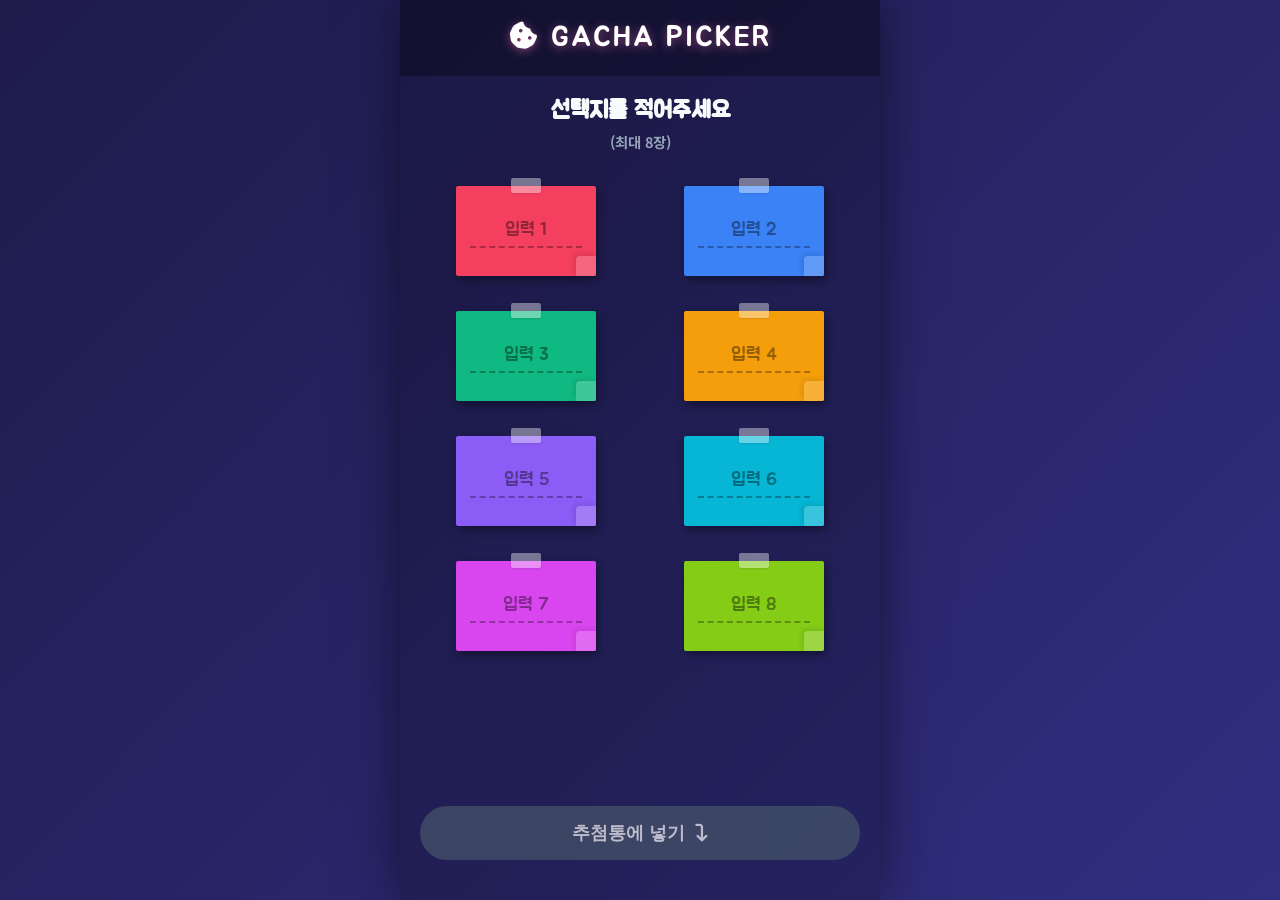
==== index.html @ 6438e1e9 "Initial commit" ====
<!DOCTYPE html>
<html lang="ko">
<head>
  <meta charset="UTF-8">
  <meta name="viewport" content="width=device-width, initial-scale=1.0, maximum-scale=1.0, user-scalable=no">
  <title>골라죠 - 운명의 가챠 머신</title>
  
  <!-- Fonts -->
  <link rel="preconnect" href="https://fonts.googleapis.com">
  <link rel="preconnect" href="https://fonts.gstatic.com" crossorigin>
  <link href="https://fonts.googleapis.com/css2?family=Jua&family=Noto+Sans+KR:wght@400;700;900&display=swap" rel="stylesheet">
  
  <!-- FontAwesome -->
  <link rel="stylesheet" href="https://cdnjs.cloudflare.com/ajax/libs/font-awesome/6.4.0/css/all.min.css">
  
  <!-- Styles -->
  <link rel="stylesheet" href="style.css">
</head>
<body>
  <div class="app-container">
    
    <!-- Header -->
    <header class="app-header">
      <div class="logo">
        <i class="fa-solid fa-cookie-bite"></i> GACHA PICKER
      </div>
    </header>

    <!-- Screen 1: Input Setup -->
    <section id="screen-setup" class="screen active">
      <h2 class="screen-title">선택지를 적어주세요 <br><small>(최대 8장)</small></h2>
      
      <div class="input-grid" id="input-grid">
        <!-- JS will populate memo slots here -->
      </div>
      
      <div class="action-area">
        <button id="btn-goto-gacha" class="btn btn-primary btn-block btn-lg" disabled>
          추첨통에 넣기 <i class="fa-solid fa-arrow-turn-down"></i>
        </button>
      </div>
    </section>

    <!-- Transition Container (Overlay for animation) -->
    <div id="transition-overlay" class="transition-overlay hidden">
      <!-- Cloned memo pads and capsules will animate here -->
    </div>

    <!-- Screen 2: Lottery Drum -->
    <section id="screen-machine" class="screen">
      <div class="drum-container">
        <!-- The big rotating drum -->
        <div class="lottery-drum-wrapper">
          <div class="drum-stand left-stand"></div>
          <div class="drum-stand right-stand"></div>
          
          <div class="lottery-drum" id="lottery-drum">
            <div class="drum-glass"></div>
            <!-- Baffles inside the drum to catch balls -->
            <div class="baffle baffle-1"></div>
            <div class="baffle baffle-2"></div>
            <div class="baffle baffle-3"></div>
            
            <div class="capsules-container" id="capsules-container">
              <!-- Transparent Capsules with folded papers injected by JS -->
            </div>
          </div>
        </div>
        
        <div class="spin-controls mt-4">
          <button id="btn-spin" class="btn btn-primary btn-spin btn-lg">추첨 시작 ! <i class="fa-solid fa-rotate-right"></i></button>
        </div>
        
        <!-- Dispenser area below the drum -->
        <div class="dispenser-tray">
          <div id="dispensed-capsule" class="dispensed-capsule hidden">
            <div class="inner-paper"></div>
          </div>
        </div>
      </div>
      
      <button id="btn-back" class="btn btn-secondary btn-floating"><i class="fa-solid fa-arrow-left"></i> 다시 입력</button>
    </section>

    <!-- Result Modal -->
    <div id="result-modal" class="modal-overlay">
      <div class="modal-content result-content">
        <div class="celebration-particles" id="particles"></div>
        <div class="result-capsule-container">
          <div class="capsule-top"></div>
          <div class="capsule-bottom"></div>
          <div class="result-text-container">
            <h1 id="result-text">짜장면</h1>
          </div>
        </div>
        <button id="btn-reset" class="btn btn-primary btn-block">다시 돌리기</button>
      </div>
    </div>

  </div>



  <script src="app.js"></script>
</body>
</html>
---- style.css ----
:root {
  --bg-dark: #0f172a;
  --bg-gradient: linear-gradient(135deg, #1e1b4b, #312e81);
  --machine-body: linear-gradient(145deg, #ef4444, #b91c1c);
  --machine-rim: #f87171;
  --knob-bg: linear-gradient(145deg, #fbbf24, #d97706);
  --text-main: #f8fafc;
  --text-dim: #94a3b8;
  --accent: #f472b6;
  --glass: rgba(255, 255, 255, 0.15);
  --glass-border: rgba(255, 255, 255, 0.3);
  --radius: 12px;
}

* {
  box-sizing: border-box;
  margin: 0;
  padding: 0;
}

body {
  font-family: 'Noto Sans KR', sans-serif;
  background: var(--bg-gradient);
  color: var(--text-main);
  min-height: 100vh;
  display: flex;
  justify-content: center;
  overflow-x: hidden;
  user-select: none;
}

.app-container {
  width: 100%;
  max-width: 480px;
  min-height: 100vh;
  background: rgba(0,0,0,0.2);
  box-shadow: 0 0 50px rgba(0,0,0,0.5);
  display: flex;
  flex-direction: column;
  position: relative;
  overflow: hidden;
}

.app-header {
  padding: 20px;
  text-align: center;
  font-family: 'Jua', sans-serif;
  font-size: 1.8rem;
  letter-spacing: 2px;
  color: #fff;
  text-shadow: 0 2px 10px rgba(244, 114, 182, 0.5);
  background: rgba(0,0,0,0.3);
  z-index: 10;
}

/* Screens */
.screen {
  flex: 1;
  display: none;
  flex-direction: column;
  padding: 20px;
  position: relative;
}
.screen.active {
  display: flex;
  animation: fadeIn 0.4s ease-out;
}

@keyframes fadeIn {
  from { opacity: 0; transform: translateY(20px); }
  to { opacity: 1; transform: translateY(0); }
}

/* Setup Screen */
.screen-title {
  text-align: center;
  font-size: 1.5rem;
  margin-bottom: 30px;
  font-family: 'Jua', sans-serif;
}
.screen-title small {
  font-size: 0.9rem;
  color: var(--text-dim);
  font-family: 'Noto Sans KR', sans-serif;
}

.input-grid {
  display: grid;
  grid-template-columns: 1fr 1fr;
  column-gap: 15px;
  row-gap: 35px;
  margin-bottom: 40px;
}

/* Setup Screen: Memo Pads */
.input-slot {
  position: relative;
  width: 140px;
  height: 90px;
  margin: 0 auto;
  transition: all 0.3s ease;
  display: flex;
  align-items: center;
  justify-content: center;
}

.slot-memo {
  position: absolute;
  top: 0; left: 0; right: 0; bottom: 0;
  border-radius: 2px;
  box-shadow: 2px 4px 10px rgba(0,0,0,0.4);
  transition: transform 0.3s ease, opacity 0.3s;
}
.slot-memo::before {
  content: '';
  position: absolute;
  top: -8px; left: 50%;
  transform: translateX(-50%);
  width: 30px; height: 15px;
  background: rgba(255,255,255,0.4);
  border-radius: 2px;
  box-shadow: 0 1px 2px rgba(0,0,0,0.1);
}
.slot-memo::after {
  content: '';
  position: absolute;
  bottom: 0; right: 0;
  width: 20px; height: 20px;
  background: rgba(255,255,255,0.2);
  border-top-left-radius: 4px;
  box-shadow: -2px -2px 5px rgba(0,0,0,0.1);
}

.input-slot input {
  position: relative;
  z-index: 2;
  width: 80%;
  background: transparent;
  border: none;
  border-bottom: 2px dashed rgba(0,0,0,0.3);
  color: #1e293b;
  text-align: center;
  font-size: 1.1rem;
  font-family: 'Jua', sans-serif;
  padding: 5px;
  outline: none;
  transition: border-color 0.3s;
}
.input-slot input:focus {
  border-bottom-color: #0f172a;
}
.input-slot input::placeholder {
  color: rgba(0,0,0,0.4);
}

.action-area {
  margin-top: auto;
  padding-bottom: 20px;
}
.btn {
  border: none;
  border-radius: 30px;
  padding: 15px 20px;
  font-size: 1.1rem;
  font-weight: 700;
  cursor: pointer;
  transition: all 0.3s ease;
  display: flex;
  align-items: center;
  justify-content: center;
  gap: 10px;
}
.btn-primary {
  background: linear-gradient(135deg, #f472b6, #db2777);
  color: #fff;
  box-shadow: 0 5px 15px rgba(219, 39, 119, 0.4);
}
.btn-primary:hover:not(:disabled) {
  transform: translateY(-2px);
  box-shadow: 0 8px 20px rgba(219, 39, 119, 0.6);
}
.btn-primary:disabled {
  background: #475569;
  box-shadow: none;
  cursor: not-allowed;
  opacity: 0.7;
}
.btn-block { width: 100%; }

/* Transition Overlay */
.transition-overlay {
  position: absolute;
  top: 0; left: 0; right: 0; bottom: 0;
  z-index: 50;
  pointer-events: none;
}
.transition-overlay.hidden {
  display: none;
}
.anim-memo {
  position: absolute;
  width: 140px;
  height: 90px;
  border-radius: 2px;
  display: flex;
  align-items: center;
  justify-content: center;
  font-family: 'Jua', sans-serif;
  font-size: 1.1rem;
  color: #1e293b;
  box-shadow: 2px 4px 10px rgba(0,0,0,0.4);
  transition: all 1s cubic-bezier(0.25, 1, 0.5, 1);
}
.anim-capsule-shell {
  position: absolute;
  top: 50%; left: 50%;
  transform: translate(-50%, -50%) scale(2);
  width: 120px;
  height: 120px;
  border-radius: 50%;
  background: rgba(255,255,255,0.4);
  box-shadow: inset -5px -5px 15px rgba(0,0,0,0.2), inset 5px 5px 15px rgba(255,255,255,0.8);
  opacity: 0;
  transition: all 0.8s cubic-bezier(0.175, 0.885, 0.32, 1.275);
}

/* Lottery Drum Screen */
.drum-container {
  display: flex;
  flex-direction: column;
  align-items: center;
  justify-content: center;
  flex: 1;
  margin-top: 40px;
}

.lottery-drum-wrapper {
  position: relative;
  width: 320px;
  height: 280px;
  display: flex;
  align-items: center;
  justify-content: center;
}

/* Drum Stands */
.drum-stand {
  position: absolute;
  bottom: -20px;
  width: 25px;
  height: 180px;
  background: linear-gradient(90deg, #94a3b8, #64748b);
  border-radius: 5px;
  z-index: 1;
  box-shadow: 5px 5px 15px rgba(0,0,0,0.5);
}
.left-stand { left: 10px; }
.right-stand { right: 10px; }

/* The Drum */
.lottery-drum {
  width: 260px;
  height: 260px;
  border-radius: 50%;
  background: rgba(255, 255, 255, 0.05);
  border: 4px solid #cbd5e1;
  position: relative;
  overflow: hidden;
  box-shadow: inset 0 0 40px rgba(255,255,255,0.1), 0 10px 30px rgba(0,0,0,0.6);
  z-index: 2;
}

/* Glass effect on drum */
.drum-glass {
  position: absolute;
  top: 5%; left: 10%;
  width: 80%; height: 90%;
  border-radius: 50%;
  background: linear-gradient(135deg, rgba(255,255,255,0.3) 0%, rgba(255,255,255,0) 50%);
  pointer-events: none;
  z-index: 10;
}

/* Baffles inside drum */
.baffle {
  position: absolute;
  width: 15px;
  height: 35px;
  background: rgba(255,255,255,0.4);
  border-radius: 5px;
  left: 50%; top: 50%;
  transform-origin: 0 -95px; /* Offset to attach to edge */
}
.baffle-1 { transform: rotate(0deg) translate(-50%, 95px); }
.baffle-2 { transform: rotate(120deg) translate(-50%, 95px); }
.baffle-3 { transform: rotate(240deg) translate(-50%, 95px); }

.capsules-container {
  width: 100%;
  height: 100%;
  position: absolute;
  top: 0; left: 0;
}

/* Crank */
.drum-crank {
  position: absolute;
  right: -30px;
  top: 50%;
  transform: translateY(-50%);
  width: 60px;
  height: 60px;
  z-index: 5;
  cursor: pointer;
  transform-origin: left center;
}
.crank-arm {
  width: 40px;
  height: 10px;
  background: #cbd5e1;
  position: absolute;
  top: 25px;
  left: 0;
  border-radius: 5px;
}
.crank-handle {
  width: 20px;
  height: 40px;
  background: #ef4444;
  border-radius: 10px;
  position: absolute;
  right: 0;
  top: 10px;
  box-shadow: 2px 2px 5px rgba(0,0,0,0.4);
}

.instruction-text {
  font-size: 0.9rem;
  color: #94a3b8;
  margin-top: 30px;
  text-align: center;
}
.mt-4 { margin-top: 1.5rem; }

/* Dispenser Tray */
.dispenser-tray {
  width: 140px;
  height: 30px;
  background: #334155;
  border-radius: 10px;
  margin-top: 10px;
  position: relative;
  box-shadow: inset 0 5px 10px rgba(0,0,0,0.5);
  display: flex;
  justify-content: center;
  align-items: flex-end;
}
.dispensed-capsule {
  width: 50px;
  height: 50px;
  border-radius: 50%;
  position: absolute;
  bottom: 0px;
  left: 50%;
  transform: translateX(-50%);
  background: rgba(255,255,255,0.4);
  box-shadow: inset -5px -5px 10px rgba(0,0,0,0.2), inset 5px 5px 10px rgba(255,255,255,0.8);
  display: flex;
  align-items: center;
  justify-content: center;
}
.dispensed-capsule.hidden {
  display: none;
}
.inner-paper {
  width: 40px;
  height: 25px;
  background: #fff;
  border-radius: 2px;
  box-shadow: 1px 1px 3px rgba(0,0,0,0.3);
}

/* Animations */
@keyframes shakeMachine {
  0%, 100% { transform: translateX(0); }
  25% { transform: translateX(-5px) rotate(-1deg); }
  50% { transform: translateX(5px) rotate(1deg); }
  75% { transform: translateX(-5px) rotate(-1deg); }
}
.shake {
  animation: shakeMachine 0.3s ease-in-out infinite;
}

@keyframes dropCapsule {
  0% { transform: translate(-50%, -100px) scale(0.5); opacity: 0; }
  50% { transform: translate(-50%, 0) scale(1); opacity: 1; }
  70% { transform: translate(-50%, -20px) scale(1); }
  100% { transform: translate(-50%, 0) scale(1); }
}
.drop-anim {
  animation: dropCapsule 0.6s cubic-bezier(0.25, 0.46, 0.45, 0.94) forwards;
}

/* Physics-like capsules in dome */
.physics-capsule {
  width: 40px;
  height: 40px;
  border-radius: 50%;
  position: absolute;
  background: rgba(255,255,255,0.3);
  box-shadow: inset -5px -5px 10px rgba(0,0,0,0.2), inset 5px 5px 10px rgba(255,255,255,0.8), 0 2px 5px rgba(0,0,0,0.2);
  display: flex;
  align-items: center;
  justify-content: center;
  /* hardware acceleration for smoother animation */
  will-change: transform;
}
.physics-capsule .paper {
  width: 28px;
  height: 18px;
  background: #fff;
  border-radius: 2px;
  box-shadow: 1px 1px 3px rgba(0,0,0,0.3);
  transform: rotate(15deg);
}

/* Result Modal */
.modal-overlay {
  position: absolute;
  top: 0; left: 0; right: 0; bottom: 0;
  background: rgba(0,0,0,0.85);
  display: flex;
  align-items: center;
  justify-content: center;
  z-index: 100;
  opacity: 0;
  pointer-events: none;
  transition: opacity 0.3s;
}
.modal-overlay.show {
  opacity: 1;
  pointer-events: all;
}

.result-content {
  text-align: center;
  width: 100%;
  padding: 20px;
  position: relative;
}

.result-capsule-container {
  position: relative;
  width: 200px;
  height: 200px;
  margin: 0 auto 40px;
}

.capsule-top, .capsule-bottom {
  width: 100%;
  height: 50%;
  position: absolute;
  left: 0;
  background: var(--accent);
  box-shadow: inset -10px -10px 20px rgba(0,0,0,0.2), inset 10px 10px 20px rgba(255,255,255,0.4);
  transition: all 0.6s cubic-bezier(0.175, 0.885, 0.32, 1.275);
}
.capsule-top {
  top: 0;
  border-radius: 100px 100px 0 0;
  border-bottom: 2px solid rgba(0,0,0,0.2);
  transform-origin: bottom center;
}
.capsule-bottom {
  bottom: 0;
  border-radius: 0 0 100px 100px;
  background: #f1f5f9;
}

.result-text-container {
  position: absolute;
  top: 50%;
  left: 50%;
  transform: translate(-50%, -50%) scale(0);
  width: 100%;
  z-index: 5;
  transition: transform 0.6s cubic-bezier(0.175, 0.885, 0.32, 1.275);
  transition-delay: 0.3s;
}
.result-text-container h1 {
  font-family: 'Jua', sans-serif;
  font-size: 3.5rem;
  color: #fff;
  text-shadow: 0 5px 15px rgba(0,0,0,0.5), 0 0 20px var(--accent);
  white-space: nowrap;
}

/* Opened state */
.modal-overlay.opened .capsule-top {
  transform: translateY(-80px) rotate(-20deg);
  opacity: 0;
}
.modal-overlay.opened .capsule-bottom {
  transform: translateY(80px);
  opacity: 0;
}
.modal-overlay.opened .result-text-container {
  transform: translate(-50%, -50%) scale(1);
}

.celebration-particles {
  position: absolute;
  top: 0; left: 0; right: 0; bottom: 0;
  pointer-events: none;
}

.btn-floating {
  position: absolute;
  top: 20px;
  left: 20px;
  background: rgba(255,255,255,0.2);
  color: #fff;
  padding: 10px 15px;
  font-size: 0.9rem;
  backdrop-filter: blur(10px);
  border-radius: 30px;
  border: none;
  cursor: pointer;
  z-index: 100;
}
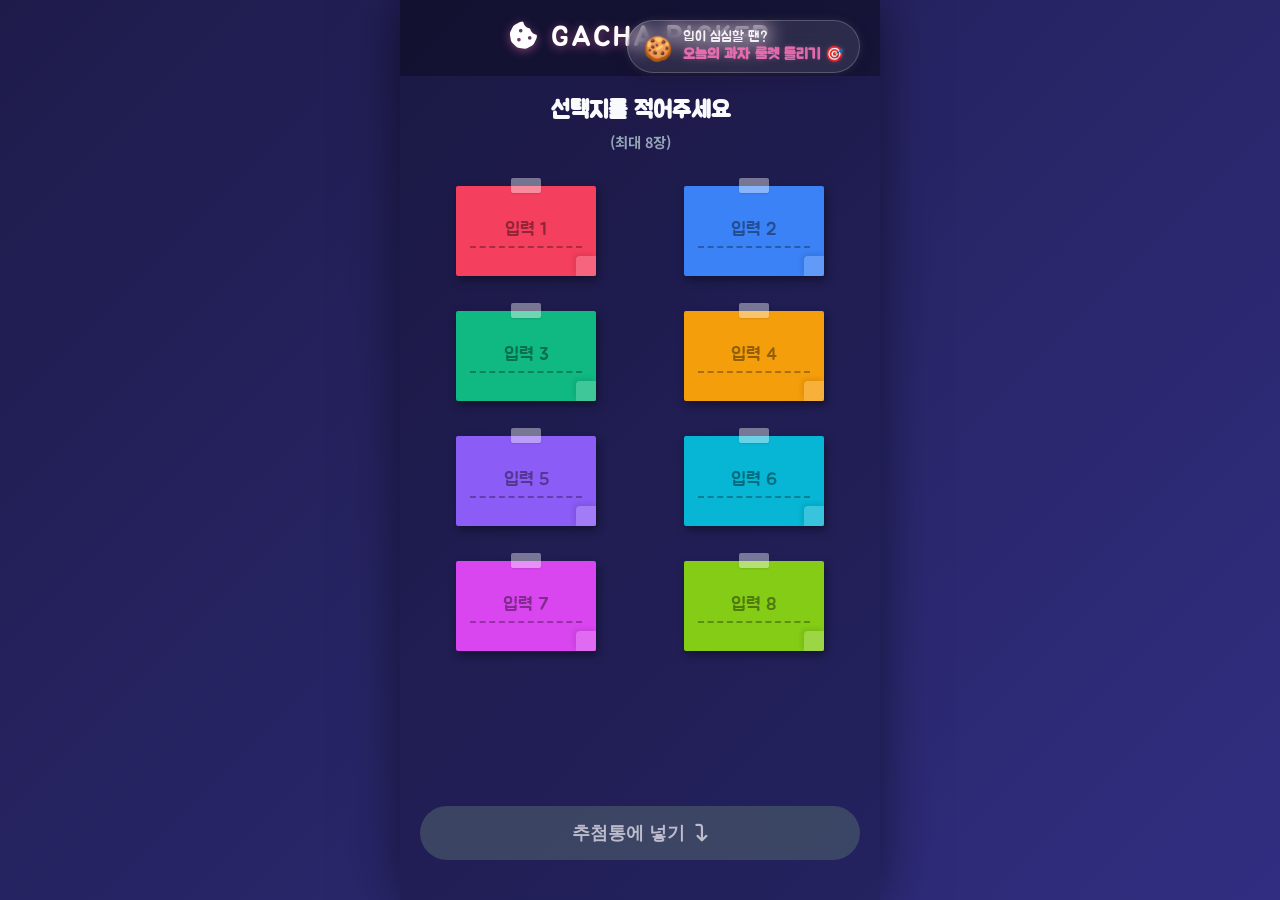
==== commit dbba2b78: "Add cross-promotion banner" ====
--- a/index.html
+++ b/index.html
@@ -20,11 +20,17 @@
   <div class="app-container">
     
     <!-- Header -->
-    <header class="app-header">
-      <div class="logo">
-        <i class="fa-solid fa-cookie-bite"></i> GACHA PICKER
-      </div>
-    </header>
+  <header class="app-header">
+    <div class="logo">
+      <i class="fa-solid fa-cookie-bite"></i> GACHA PICKER
+    </div>
+  </header>
+
+  <!-- Cross Promotion Floating Badge -->
+  <a href="https://nowhere78.github.io/snack-picker/" target="_blank" class="promo-badge" title="스낵 피커로 이동">
+    <span class="promo-icon">🍪</span>
+    <span class="promo-text">입이 심심할 땐?<br><strong>오늘의 과자 룰렛 돌리기 🎯</strong></span>
+  </a>
 
     <!-- Screen 1: Input Setup -->
     <section id="screen-setup" class="screen active">
--- a/style.css
+++ b/style.css
@@ -528,3 +528,62 @@
   cursor: pointer;
   z-index: 100;
 }
+
+/* Cross Promotion Badge */
+.promo-badge {
+  position: absolute;
+  top: 20px;
+  right: 20px;
+  display: flex;
+  align-items: center;
+  gap: 10px;
+  background: rgba(255, 255, 255, 0.1);
+  backdrop-filter: blur(10px);
+  border: 1px solid rgba(255, 255, 255, 0.2);
+  padding: 8px 15px;
+  border-radius: 30px;
+  text-decoration: none;
+  color: #fff;
+  box-shadow: 0 4px 15px rgba(0, 0, 0, 0.2), 0 0 10px rgba(255, 255, 255, 0.1);
+  transition: all 0.3s cubic-bezier(0.175, 0.885, 0.32, 1.275);
+  z-index: 100;
+}
+.promo-badge:hover {
+  background: rgba(255, 255, 255, 0.2);
+  transform: translateY(-3px) scale(1.05);
+  box-shadow: 0 6px 20px rgba(0, 0, 0, 0.3), 0 0 15px rgba(219, 39, 119, 0.5);
+  border-color: rgba(219, 39, 119, 0.5);
+}
+.promo-badge .promo-icon {
+  font-size: 1.5rem;
+  animation: wiggle 2s infinite ease-in-out;
+}
+.promo-badge .promo-text {
+  font-family: 'Jua', sans-serif;
+  font-size: 0.85rem;
+  line-height: 1.2;
+  text-align: left;
+  opacity: 0.9;
+}
+.promo-badge .promo-text strong {
+  font-size: 0.95rem;
+  color: #f472b6;
+  text-shadow: 0 0 5px rgba(244, 114, 182, 0.3);
+}
+
+@keyframes wiggle {
+  0%, 100% { transform: rotate(-10deg); }
+  50% { transform: rotate(10deg); }
+}
+
+@media (max-width: 480px) {
+  .promo-badge {
+    top: auto;
+    bottom: 20px;
+    right: 50%;
+    transform: translateX(50%);
+  }
+  .promo-badge:hover {
+    transform: translateX(50%) translateY(-3px) scale(1.05);
+  }
+}
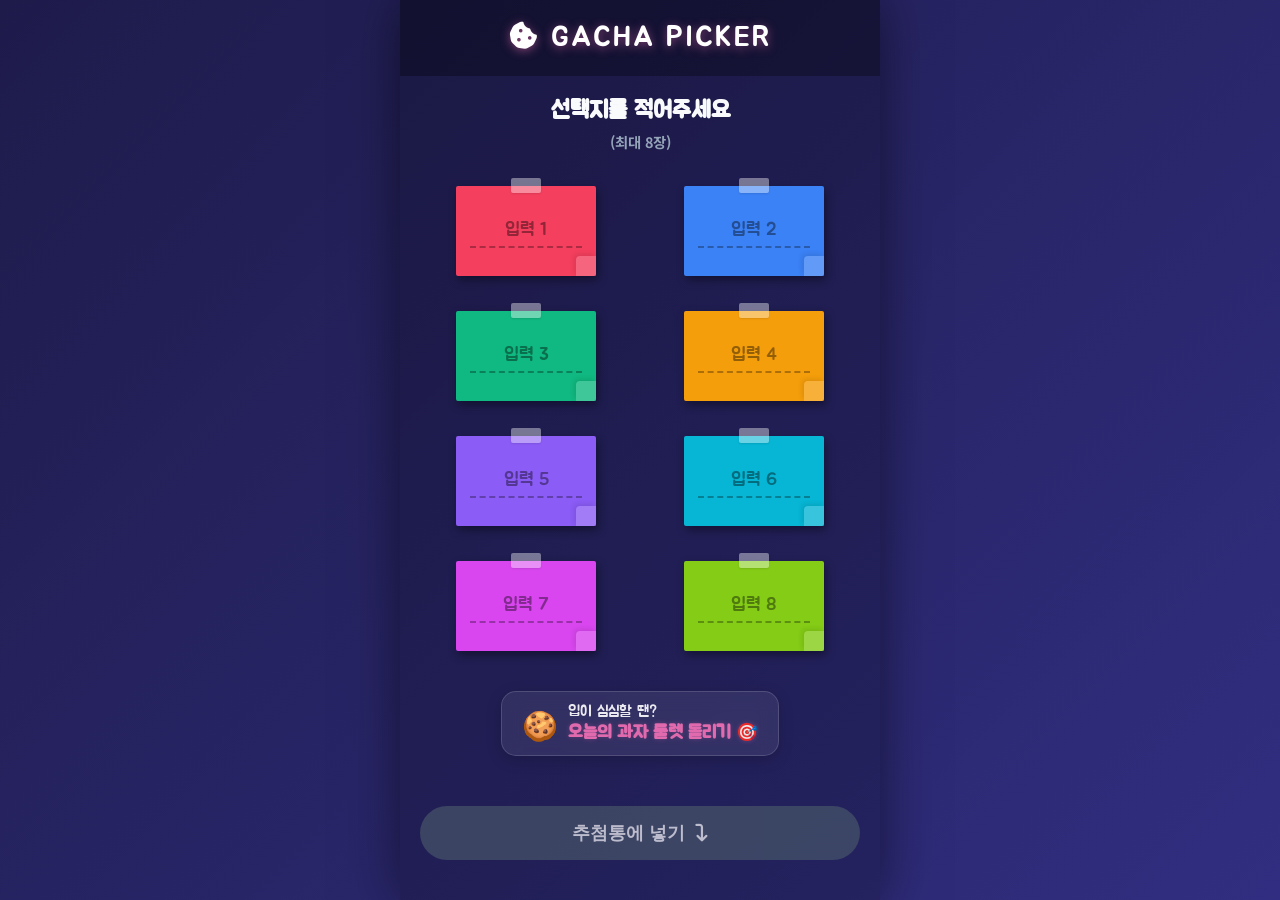
==== commit 3fee4cc3: "Move promo badge position" ====
--- a/index.html
+++ b/index.html
@@ -26,12 +26,6 @@
     </div>
   </header>
 
-  <!-- Cross Promotion Floating Badge -->
-  <a href="https://nowhere78.github.io/snack-picker/" target="_blank" class="promo-badge" title="스낵 피커로 이동">
-    <span class="promo-icon">🍪</span>
-    <span class="promo-text">입이 심심할 땐?<br><strong>오늘의 과자 룰렛 돌리기 🎯</strong></span>
-  </a>
-
     <!-- Screen 1: Input Setup -->
     <section id="screen-setup" class="screen active">
       <h2 class="screen-title">선택지를 적어주세요 <br><small>(최대 8장)</small></h2>
@@ -39,6 +33,12 @@
       <div class="input-grid" id="input-grid">
         <!-- JS will populate memo slots here -->
       </div>
+      
+      <!-- Cross Promotion Badge (Inline) -->
+      <a href="https://nowhere78.github.io/snack-picker/" target="_blank" class="promo-badge" title="스낵 피커로 이동">
+        <span class="promo-icon">🍪</span>
+        <span class="promo-text">입이 심심할 땐?<br><strong>오늘의 과자 룰렛 돌리기 🎯</strong></span>
+      </a>
       
       <div class="action-area">
         <button id="btn-goto-gacha" class="btn btn-primary btn-block btn-lg" disabled>
--- a/style.css
+++ b/style.css
@@ -531,42 +531,43 @@
 
 /* Cross Promotion Badge */
 .promo-badge {
-  position: absolute;
-  top: 20px;
-  right: 20px;
-  display: flex;
-  align-items: center;
+  position: relative;
+  display: inline-flex;
+  align-items: center;
+  justify-content: center;
   gap: 10px;
-  background: rgba(255, 255, 255, 0.1);
+  background: rgba(255, 255, 255, 0.08);
   backdrop-filter: blur(10px);
-  border: 1px solid rgba(255, 255, 255, 0.2);
-  padding: 8px 15px;
-  border-radius: 30px;
+  border: 1px solid rgba(255, 255, 255, 0.15);
+  padding: 10px 20px;
+  border-radius: 15px;
   text-decoration: none;
   color: #fff;
-  box-shadow: 0 4px 15px rgba(0, 0, 0, 0.2), 0 0 10px rgba(255, 255, 255, 0.1);
+  box-shadow: 0 4px 15px rgba(0, 0, 0, 0.2);
   transition: all 0.3s cubic-bezier(0.175, 0.885, 0.32, 1.275);
-  z-index: 100;
+  margin: 0 auto 30px auto;
+  width: fit-content;
+  z-index: 10;
 }
 .promo-badge:hover {
-  background: rgba(255, 255, 255, 0.2);
-  transform: translateY(-3px) scale(1.05);
-  box-shadow: 0 6px 20px rgba(0, 0, 0, 0.3), 0 0 15px rgba(219, 39, 119, 0.5);
-  border-color: rgba(219, 39, 119, 0.5);
+  background: rgba(255, 255, 255, 0.15);
+  transform: translateY(-3px) scale(1.02);
+  box-shadow: 0 6px 20px rgba(0, 0, 0, 0.3), 0 0 15px rgba(219, 39, 119, 0.3);
+  border-color: rgba(219, 39, 119, 0.4);
 }
 .promo-badge .promo-icon {
-  font-size: 1.5rem;
+  font-size: 1.8rem;
   animation: wiggle 2s infinite ease-in-out;
 }
 .promo-badge .promo-text {
   font-family: 'Jua', sans-serif;
-  font-size: 0.85rem;
-  line-height: 1.2;
+  font-size: 0.95rem;
+  line-height: 1.3;
   text-align: left;
   opacity: 0.9;
 }
 .promo-badge .promo-text strong {
-  font-size: 0.95rem;
+  font-size: 1.1rem;
   color: #f472b6;
   text-shadow: 0 0 5px rgba(244, 114, 182, 0.3);
 }
@@ -575,15 +576,3 @@
   0%, 100% { transform: rotate(-10deg); }
   50% { transform: rotate(10deg); }
 }
-
-@media (max-width: 480px) {
-  .promo-badge {
-    top: auto;
-    bottom: 20px;
-    right: 50%;
-    transform: translateX(50%);
-  }
-  .promo-badge:hover {
-    transform: translateX(50%) translateY(-3px) scale(1.05);
-  }
-}
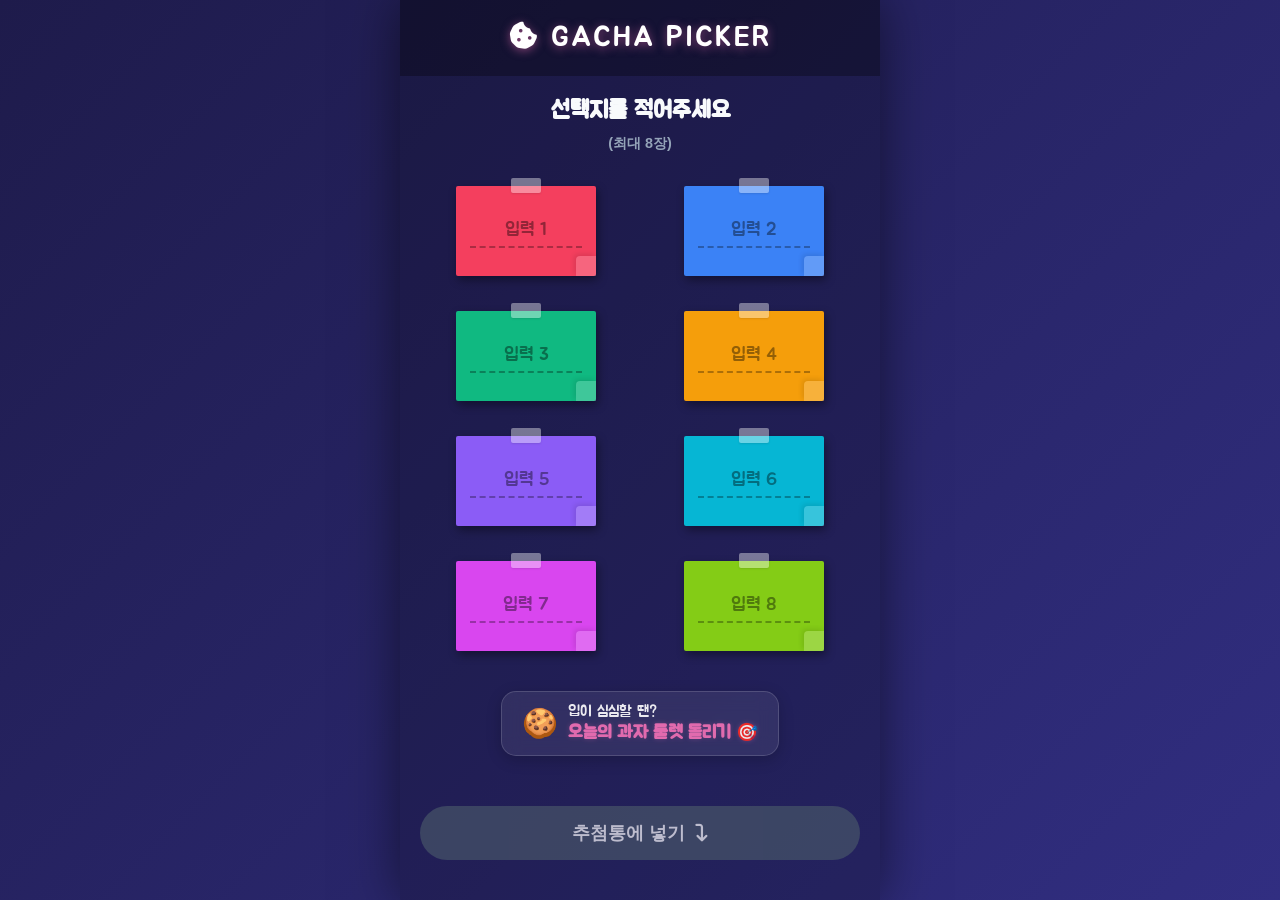
==== commit e21cb7df: "Add PWA support (manifest, icon, service worker)" ====
--- a/index.html
+++ b/index.html
@@ -5,16 +5,25 @@
   <meta name="viewport" content="width=device-width, initial-scale=1.0, maximum-scale=1.0, user-scalable=no">
   <title>골라죠 - 운명의 가챠 머신</title>
   
-  <!-- Fonts -->
-  <link rel="preconnect" href="https://fonts.googleapis.com">
-  <link rel="preconnect" href="https://fonts.gstatic.com" crossorigin>
-  <link href="https://fonts.googleapis.com/css2?family=Jua&family=Noto+Sans+KR:wght@400;700;900&display=swap" rel="stylesheet">
+  <!-- PWA Setup -->
+  <link rel="manifest" href="./manifest.json">
+  <meta name="theme-color" content="#0f172a">
+  <link rel="icon" href="./icon.svg" type="image/svg+xml">
+  <link rel="apple-touch-icon" href="./icon.svg">
   
-  <!-- FontAwesome -->
-  <link rel="stylesheet" href="https://cdnjs.cloudflare.com/ajax/libs/font-awesome/6.4.0/css/all.min.css">
+  <!-- Fonts & Icons -->
+  <link href="https://cdnjs.cloudflare.com/ajax/libs/font-awesome/6.4.0/css/all.min.css" rel="stylesheet">
+  <link href="https://fonts.googleapis.com/css2?family=Jua&family=Pretendard:wght@400;700&display=swap" rel="stylesheet">
   
-  <!-- Styles -->
   <link rel="stylesheet" href="style.css">
+  <script defer src="app.js"></script>
+  <script>
+    if ('serviceWorker' in navigator) {
+      window.addEventListener('load', () => {
+        navigator.serviceWorker.register('./sw.js');
+      });
+    }
+  </script>
 </head>
 <body>
   <div class="app-container">
@@ -105,8 +114,5 @@
 
   </div>
 
-
-
-  <script src="app.js"></script>
 </body>
 </html>
